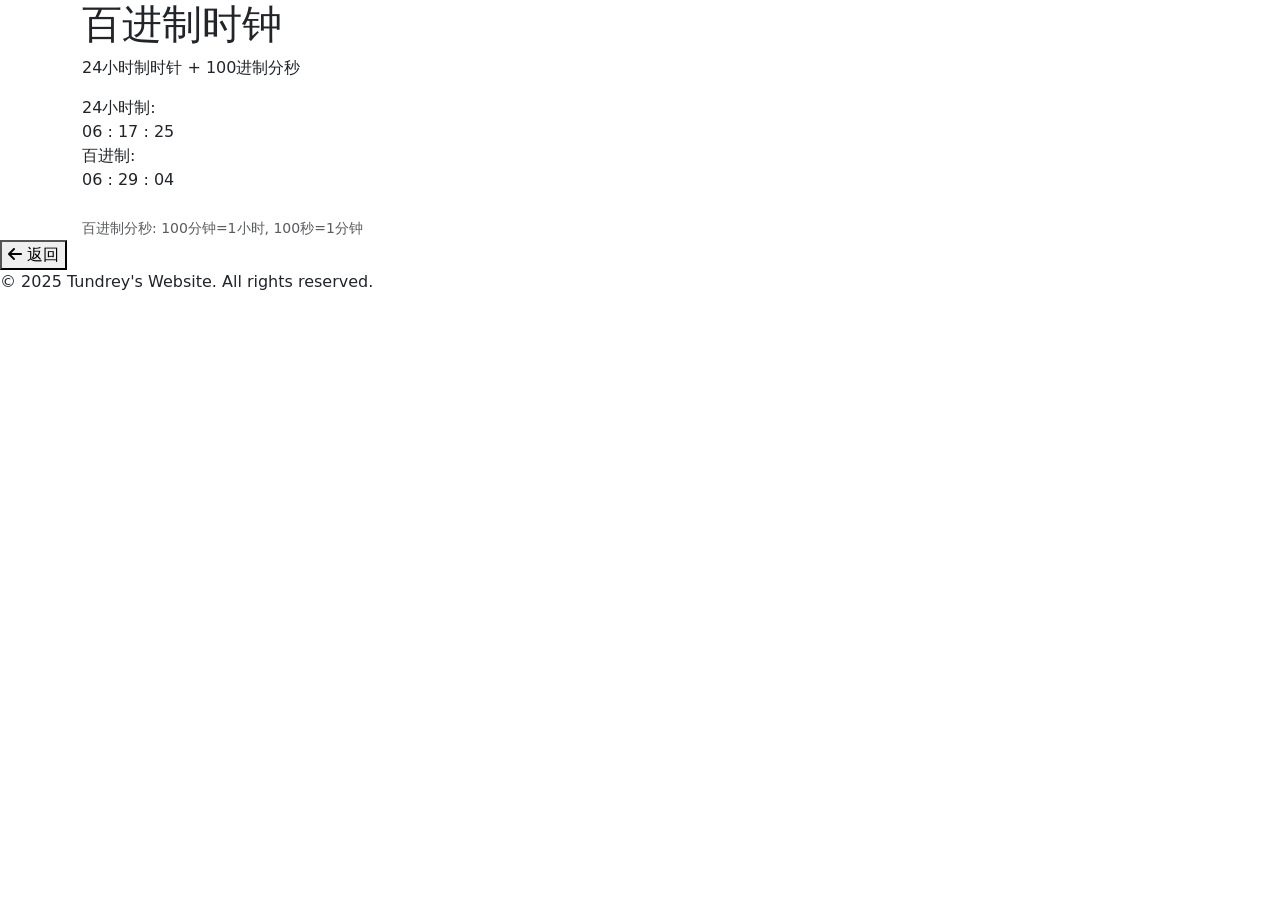
==== Base_100_Clock.html @ 7d734c0d "Add files via upload" ====
<!DOCTYPE html>
<html lang="zh">
<head>
    <meta charset="UTF-8">
    <meta name="viewport" content="width=device-width, initial-scale=1.0">
    <title>百进制时钟</title>
    <!-- 引用外部CSS文件 -->
    <link href="https://cdn.jsdelivr.net/npm/bootstrap@5.3.0/dist/css/bootstrap.min.css" rel="stylesheet">
    <link href="https://cdnjs.cloudflare.com/ajax/libs/font-awesome/6.4.0/css/all.min.css" rel="stylesheet">
    <link href="https://fonts.googleapis.com/css2?family=Noto+Sans+SC:wght@400;500;700&display=swap" rel="stylesheet">
    <link href="/css/Base_100_Clock.css" rel="stylesheet">
</head>
<body>
    <div class="container">
        <div class="header">
            <h1>百进制时钟</h1>
            <p>24小时制时针 + 100进制分秒</p>
        </div>
        
        <div class="clock-container">
            <!-- 24小时制时钟 -->
            <div class="clock-row">
                <div class="clock-label">24小时制:</div>
                <div class="clock-display" id="standard-clock">
                    <span class="clock-digit" id="std-hours">00</span>
                    <span class="colon">:</span>
                    <span class="clock-digit" id="std-minutes">00</span>
                    <span class="colon">:</span>
                    <span class="clock-digit" id="std-seconds">00</span>
                </div>
            </div>
            
            <!-- 百进制时钟 -->
            <div class="clock-row">
                <div class="clock-label">百进制:</div>
                <div class="clock-display" id="centesimal-clock">
                    <span class="clock-digit" id="centesimal-hours">00</span>
                    <span class="colon">:</span>
                    <span class="clock-digit" id="centesimal-minutes">00</span>
                    <span class="colon">:</span>
                    <span class="clock-digit" id="centesimal-seconds">00</span>
                </div>
            </div>
            
            <div class="mt-4 text-muted">
                <small>百进制分秒: 100分钟=1小时, 100秒=1分钟</small>
            </div>
        </div>
    </div>

    <button class="back-button" onclick="window.history.back()">
        <i class="fas fa-arrow-left"></i>
        返回
    </button>

    <div class="footer">
        © 2025 Tundrey's Website. All rights reserved.
    </div>

    <script>
        // 存储上一次的值用于比较
        let lastStdHours = '00';
        let lastStdMinutes = '00';
        let lastStdSeconds = '00';
        let lastCentesimalHours = '00';
        let lastCentesimalMinutes = '00';
        let lastCentesimalSeconds = '00';
        
        // 平滑过渡的百进制秒针
        let smoothCentesimalSeconds = 0;

        // 高精度时钟更新
        function updateClocks(timestamp) {
            const now = new Date();
            
            // 更新24小时制时钟
            const stdHours = now.getHours().toString().padStart(2, '0');
            const stdMinutes = now.getMinutes().toString().padStart(2, '0');
            const stdSeconds = now.getSeconds().toString().padStart(2, '0');
            
            document.getElementById('std-hours').textContent = stdHours;
            document.getElementById('std-minutes').textContent = stdMinutes;
            document.getElementById('std-seconds').textContent = stdSeconds;
            
            // 计算百进制时间
            const totalSecondsToday = (now.getHours() * 3600) + 
                                    (now.getMinutes() * 60) + 
                                    now.getSeconds() + 
                                    (now.getMilliseconds() / 1000);
            
            // 百进制计算 (100分钟=1小时, 100秒=1分钟)
            const centesimalHours = now.getHours(); // 小时保持24小时制
            
            // 计算百进制分钟 (100分钟=1小时)
            const centesimalMinutes = Math.floor((totalSecondsToday % 3600) / 36);
            
            // 平滑过渡的百进制秒针计算
            // 36秒标准时间 = 100百进制秒
            smoothCentesimalSeconds = (totalSecondsToday % 36) * (100 / 36);
            
            // 确保秒数在0-99.999...之间
            if (smoothCentesimalSeconds >= 100) {
                smoothCentesimalSeconds = 0;
            }
            
            const centesimalHoursStr = centesimalHours.toString().padStart(2, '0');
            const centesimalMinutesStr = centesimalMinutes.toString().padStart(2, '0');
            const centesimalSecondsStr = Math.floor(smoothCentesimalSeconds).toString().padStart(2, '0');
            
            // 更新百进制显示
            document.getElementById('centesimal-hours').textContent = centesimalHoursStr;
            document.getElementById('centesimal-minutes').textContent = centesimalMinutesStr;
            document.getElementById('centesimal-seconds').textContent = centesimalSecondsStr;
            
            // 检查哪些数字变化了并添加动画
            if (lastStdHours !== stdHours) {
                animateDigit('std-hours');
            }
            if (lastStdMinutes !== stdMinutes) {
                animateDigit('std-minutes');
            }
            if (lastStdSeconds !== stdSeconds) {
                animateDigit('std-seconds');
            }
            if (lastCentesimalHours !== centesimalHoursStr) {
                animateDigit('centesimal-hours');
            }
            if (lastCentesimalMinutes !== centesimalMinutesStr) {
                animateDigit('centesimal-minutes');
            }
            if (lastCentesimalSeconds !== centesimalSecondsStr) {
                animateDigit('centesimal-seconds');
            }
            
            // 更新上一次的值
            lastStdHours = stdHours;
            lastStdMinutes = stdMinutes;
            lastStdSeconds = stdSeconds;
            lastCentesimalHours = centesimalHoursStr;
            lastCentesimalMinutes = centesimalMinutesStr;
            lastCentesimalSeconds = centesimalSecondsStr;
            
            // 使用requestAnimationFrame实现平滑更新
            requestAnimationFrame(updateClocks);
        }

        // 数字翻转动画
        function animateDigit(id) {
            const digit = document.getElementById(id);
            digit.style.animation = 'none';
            // 触发重绘
            void digit.offsetWidth;
            digit.style.animation = 'digitFlip 0.5s ease-out';
        }

        // 初始调用
        document.addEventListener('DOMContentLoaded', () => {
            // 添加加载动画
            document.body.style.opacity = '0';
            setTimeout(() => {
                document.body.style.transition = 'opacity 1s ease-out';
                document.body.style.opacity = '1';
            }, 100);
            
            requestAnimationFrame(updateClocks);
        });
    </script>
</body>
</html>
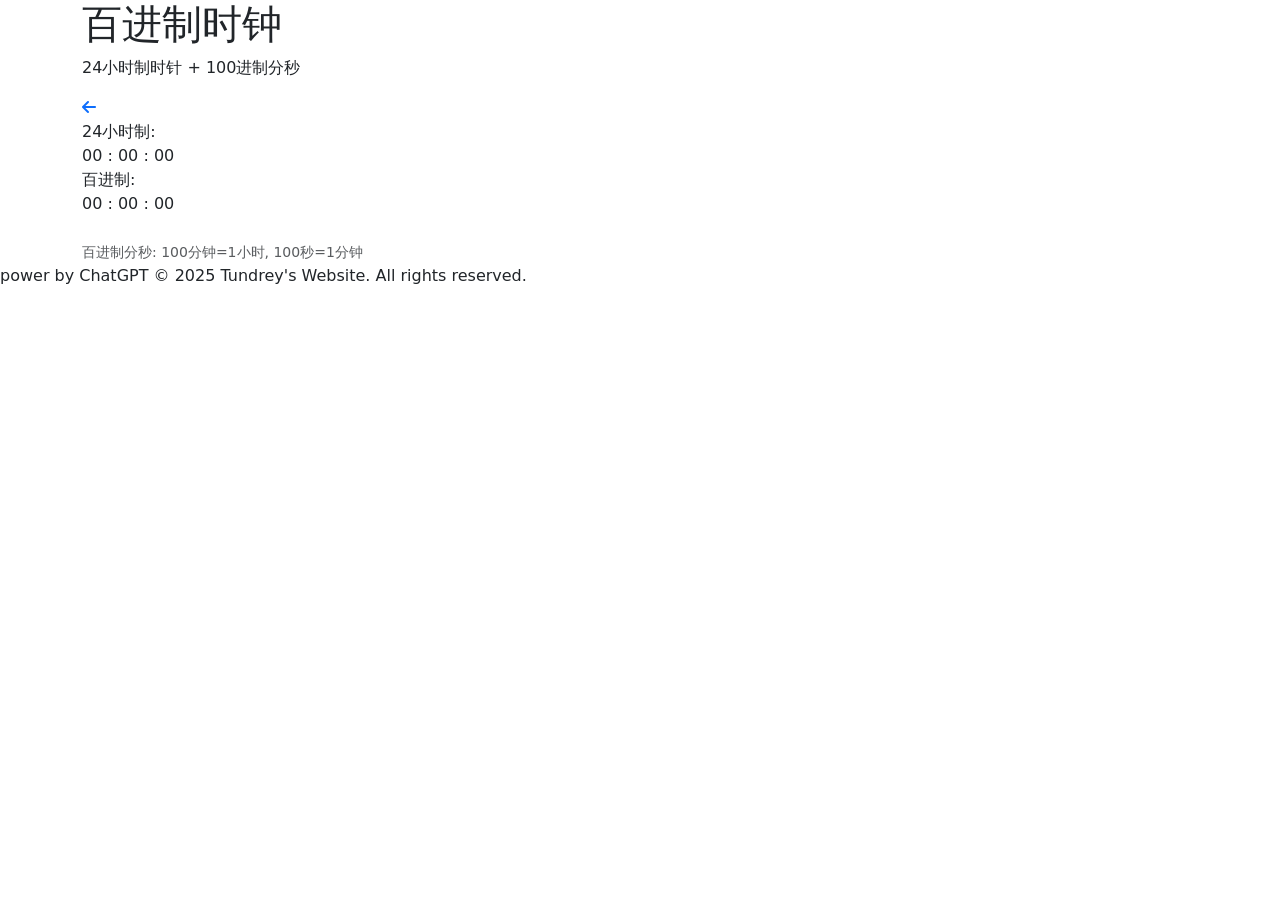
==== commit 299610ef: "Add files via upload" ====
--- a/Base_100_Clock.html
+++ b/Base_100_Clock.html
@@ -8,15 +8,17 @@
     <link href="https://cdn.jsdelivr.net/npm/bootstrap@5.3.0/dist/css/bootstrap.min.css" rel="stylesheet">
     <link href="https://cdnjs.cloudflare.com/ajax/libs/font-awesome/6.4.0/css/all.min.css" rel="stylesheet">
     <link href="https://fonts.googleapis.com/css2?family=Noto+Sans+SC:wght@400;500;700&display=swap" rel="stylesheet">
-    <link href="/css/Base_100_Clock.css" rel="stylesheet">
+    <link href="css/Base_100_Clock.css" rel="stylesheet">
 </head>
 <body>
     <div class="container">
         <div class="header">
             <h1>百进制时钟</h1>
             <p>24小时制时针 + 100进制分秒</p>
-        </div>
-        
+        </div> 
+        <a href="index.html" class="back-button" title="返回首页">
+            <i class="fas fa-arrow-left"></i>
+        </a>
         <div class="clock-container">
             <!-- 24小时制时钟 -->
             <div class="clock-row">
@@ -48,122 +50,10 @@
         </div>
     </div>
 
-    <button class="back-button" onclick="window.history.back()">
-        <i class="fas fa-arrow-left"></i>
-        返回
-    </button>
-
     <div class="footer">
-        © 2025 Tundrey's Website. All rights reserved.
+    power by ChatGPT    © 2025 Tundrey's Website. All rights reserved. 
     </div>
 
-    <script>
-        // 存储上一次的值用于比较
-        let lastStdHours = '00';
-        let lastStdMinutes = '00';
-        let lastStdSeconds = '00';
-        let lastCentesimalHours = '00';
-        let lastCentesimalMinutes = '00';
-        let lastCentesimalSeconds = '00';
-        
-        // 平滑过渡的百进制秒针
-        let smoothCentesimalSeconds = 0;
-
-        // 高精度时钟更新
-        function updateClocks(timestamp) {
-            const now = new Date();
-            
-            // 更新24小时制时钟
-            const stdHours = now.getHours().toString().padStart(2, '0');
-            const stdMinutes = now.getMinutes().toString().padStart(2, '0');
-            const stdSeconds = now.getSeconds().toString().padStart(2, '0');
-            
-            document.getElementById('std-hours').textContent = stdHours;
-            document.getElementById('std-minutes').textContent = stdMinutes;
-            document.getElementById('std-seconds').textContent = stdSeconds;
-            
-            // 计算百进制时间
-            const totalSecondsToday = (now.getHours() * 3600) + 
-                                    (now.getMinutes() * 60) + 
-                                    now.getSeconds() + 
-                                    (now.getMilliseconds() / 1000);
-            
-            // 百进制计算 (100分钟=1小时, 100秒=1分钟)
-            const centesimalHours = now.getHours(); // 小时保持24小时制
-            
-            // 计算百进制分钟 (100分钟=1小时)
-            const centesimalMinutes = Math.floor((totalSecondsToday % 3600) / 36);
-            
-            // 平滑过渡的百进制秒针计算
-            // 36秒标准时间 = 100百进制秒
-            smoothCentesimalSeconds = (totalSecondsToday % 36) * (100 / 36);
-            
-            // 确保秒数在0-99.999...之间
-            if (smoothCentesimalSeconds >= 100) {
-                smoothCentesimalSeconds = 0;
-            }
-            
-            const centesimalHoursStr = centesimalHours.toString().padStart(2, '0');
-            const centesimalMinutesStr = centesimalMinutes.toString().padStart(2, '0');
-            const centesimalSecondsStr = Math.floor(smoothCentesimalSeconds).toString().padStart(2, '0');
-            
-            // 更新百进制显示
-            document.getElementById('centesimal-hours').textContent = centesimalHoursStr;
-            document.getElementById('centesimal-minutes').textContent = centesimalMinutesStr;
-            document.getElementById('centesimal-seconds').textContent = centesimalSecondsStr;
-            
-            // 检查哪些数字变化了并添加动画
-            if (lastStdHours !== stdHours) {
-                animateDigit('std-hours');
-            }
-            if (lastStdMinutes !== stdMinutes) {
-                animateDigit('std-minutes');
-            }
-            if (lastStdSeconds !== stdSeconds) {
-                animateDigit('std-seconds');
-            }
-            if (lastCentesimalHours !== centesimalHoursStr) {
-                animateDigit('centesimal-hours');
-            }
-            if (lastCentesimalMinutes !== centesimalMinutesStr) {
-                animateDigit('centesimal-minutes');
-            }
-            if (lastCentesimalSeconds !== centesimalSecondsStr) {
-                animateDigit('centesimal-seconds');
-            }
-            
-            // 更新上一次的值
-            lastStdHours = stdHours;
-            lastStdMinutes = stdMinutes;
-            lastStdSeconds = stdSeconds;
-            lastCentesimalHours = centesimalHoursStr;
-            lastCentesimalMinutes = centesimalMinutesStr;
-            lastCentesimalSeconds = centesimalSecondsStr;
-            
-            // 使用requestAnimationFrame实现平滑更新
-            requestAnimationFrame(updateClocks);
-        }
-
-        // 数字翻转动画
-        function animateDigit(id) {
-            const digit = document.getElementById(id);
-            digit.style.animation = 'none';
-            // 触发重绘
-            void digit.offsetWidth;
-            digit.style.animation = 'digitFlip 0.5s ease-out';
-        }
-
-        // 初始调用
-        document.addEventListener('DOMContentLoaded', () => {
-            // 添加加载动画
-            document.body.style.opacity = '0';
-            setTimeout(() => {
-                document.body.style.transition = 'opacity 1s ease-out';
-                document.body.style.opacity = '1';
-            }, 100);
-            
-            requestAnimationFrame(updateClocks);
-        });
-    </script>
+    <script src="js/Base_100_Clock.js"></script>
 </body>
-</html>
+</html>
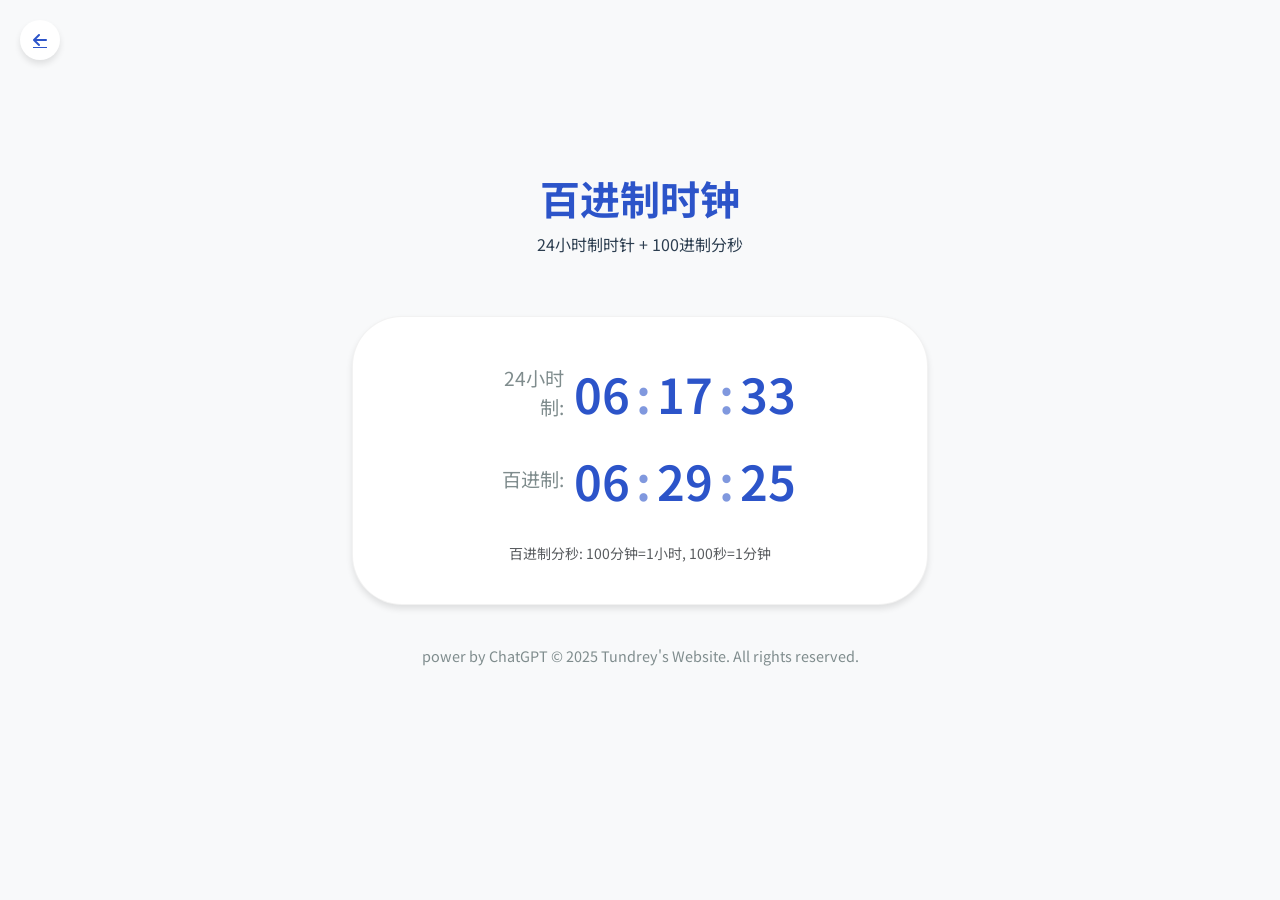
==== commit d0b85b49: "Update Base_100_Clock.html" ====
--- a/Base_100_Clock.html
+++ b/Base_100_Clock.html
@@ -8,7 +8,7 @@
     <link href="https://cdn.jsdelivr.net/npm/bootstrap@5.3.0/dist/css/bootstrap.min.css" rel="stylesheet">
     <link href="https://cdnjs.cloudflare.com/ajax/libs/font-awesome/6.4.0/css/all.min.css" rel="stylesheet">
     <link href="https://fonts.googleapis.com/css2?family=Noto+Sans+SC:wght@400;500;700&display=swap" rel="stylesheet">
-    <link href="css/Base_100_Clock.css" rel="stylesheet">
+    <link href="/Base_100_Clock.css" rel="stylesheet">
 </head>
 <body>
     <div class="container">
@@ -16,7 +16,7 @@
             <h1>百进制时钟</h1>
             <p>24小时制时针 + 100进制分秒</p>
         </div> 
-        <a href="index.html" class="back-button" title="返回首页">
+        <a href="100clock.index.html" class="back-button" title="返回首页">
             <i class="fas fa-arrow-left"></i>
         </a>
         <div class="clock-container">
@@ -54,6 +54,6 @@
     power by ChatGPT    © 2025 Tundrey's Website. All rights reserved. 
     </div>
 
-    <script src="js/Base_100_Clock.js"></script>
+    <script src="/Base_100_Clock.js"></script>
 </body>
-</html>+</html>
--- a/Base_100_Clock.css
+++ b/Base_100_Clock.css
@@ -0,0 +1,183 @@
+:root {
+    --primary-color: #2c54c9;
+    --secondary-color: #f8f9fa;
+    --text-color: #2c3e50;
+    --light-text: #7f8c8d;
+    --white: #fff;
+    --shadow: 0 4px 6px rgba(0, 0, 0, 0.1);
+    --border-radius: 50px;
+    --transition: all 0.3s cubic-bezier(0.25, 0.8, 0.25, 1);
+    --clock-bg: #fff;
+    --body-bg: #f8f9fa;
+    --footer-text: #7f8c8d;
+}
+
+body {
+    font-family: 'Noto Sans SC', sans-serif;
+    background-color: var(--body-bg);
+    color: var(--text-color);
+    min-height: 100vh;
+    display: flex;
+    flex-direction: column;
+    align-items: center;
+    justify-content: center;
+    padding: 20px;
+    transition: var(--transition);
+    position: relative;
+    padding-bottom: 80px;
+}
+
+.container {
+    width: 100%;
+    max-width: 600px;
+    display: flex;
+    flex-direction: column;
+    gap: 24px;
+    animation: fadeIn 1s ease-out;
+}
+
+.header {
+    text-align: center;
+    margin-bottom: 20px;
+}
+
+.header h1 {
+    color: var(--primary-color);
+    font-weight: 700;
+    font-size: 2.5rem;
+    margin-bottom: 10px;
+    animation: slideDown 0.8s ease-out;
+}
+
+.clock-container {
+    background-color: var(--clock-bg);
+    border-radius: var(--border-radius);
+    box-shadow: var(--shadow);
+    padding: 40px;
+    text-align: center;
+    width: 100%;
+    transition: var(--transition);
+    border: 1px solid rgba(0, 0, 0, 0.05);
+    animation: pulse 2s infinite alternate;
+}
+
+.clock-row {
+    display: flex;
+    justify-content: center;
+    align-items: center;
+    gap: 10px;
+    margin-bottom: 15px;
+}
+
+.clock-label {
+    font-size: 1.2rem;
+    color: var(--light-text);
+    width: 80px;
+    text-align: right;
+    transition: var(--transition);
+}
+
+.clock-display {
+    font-size: clamp(2rem, 6vw, 3rem);
+    color: var(--primary-color);
+    font-weight: 600;
+    display: flex;
+    align-items: center;
+    gap: 5px;
+}
+
+.clock-digit {
+    display: inline-block;
+    transition: transform 0.3s ease-out;
+    width: 1.2em;
+    text-align: center;
+    position: relative;
+}
+
+.colon {
+    opacity: 0.6;
+    animation: blink 2s infinite;
+}
+
+.footer {
+    text-align: center;
+    margin-top: 40px;
+    color: var(--footer-text);
+    font-size: 0.9rem;
+    animation: fadeIn 2s ease-out;
+}
+
+.back-button {
+    position: fixed;
+    top: 20px;
+    left: 20px;
+    background-color: var(--white);
+    color: var(--primary-color);
+    border: none;
+    width: 40px;
+    height: 40px;
+    border-radius: 50%;
+    display: flex;
+    align-items: center;
+    justify-content: center;
+    cursor: pointer;
+    box-shadow: var(--shadow);
+    z-index: 100;
+    transition: var(--transition);
+}
+
+.back-button:hover {
+    transform: scale(1.1);
+    background-color: var(--primary-color);
+    color: var(--white);
+}
+
+/* 动画关键帧 */
+@keyframes fadeIn {
+    from { opacity: 0; }
+    to { opacity: 1; }
+}
+
+@keyframes slideDown {
+    from { 
+        opacity: 0;
+        transform: translateY(-30px);
+    }
+    to { 
+        opacity: 1;
+        transform: translateY(0);
+    }
+}
+
+@keyframes pulse {
+    0% { transform: scale(1); }
+    100% { transform: scale(1.01); }
+}
+
+@keyframes blink {
+    0%, 100% { opacity: 1; }
+    50% { opacity: 0.3; }
+}
+
+@keyframes bounce {
+    0%, 100% { transform: translateX(-50%) translateY(0); }
+    50% { transform: translateX(-50%) translateY(-5px); }
+}
+
+@keyframes digitFlip {
+    0% { transform: rotateX(0deg); }
+    50% { transform: rotateX(90deg); }
+    100% { transform: rotateX(0deg); }
+}
+
+@media (min-width: 768px) {
+    .back-button {
+        position: absolute;
+        top: 20px;
+        left: 20px;
+    }
+    
+    .back-button:hover {
+        transform: translateX(-5px) scale(1.1);
+    }
+}
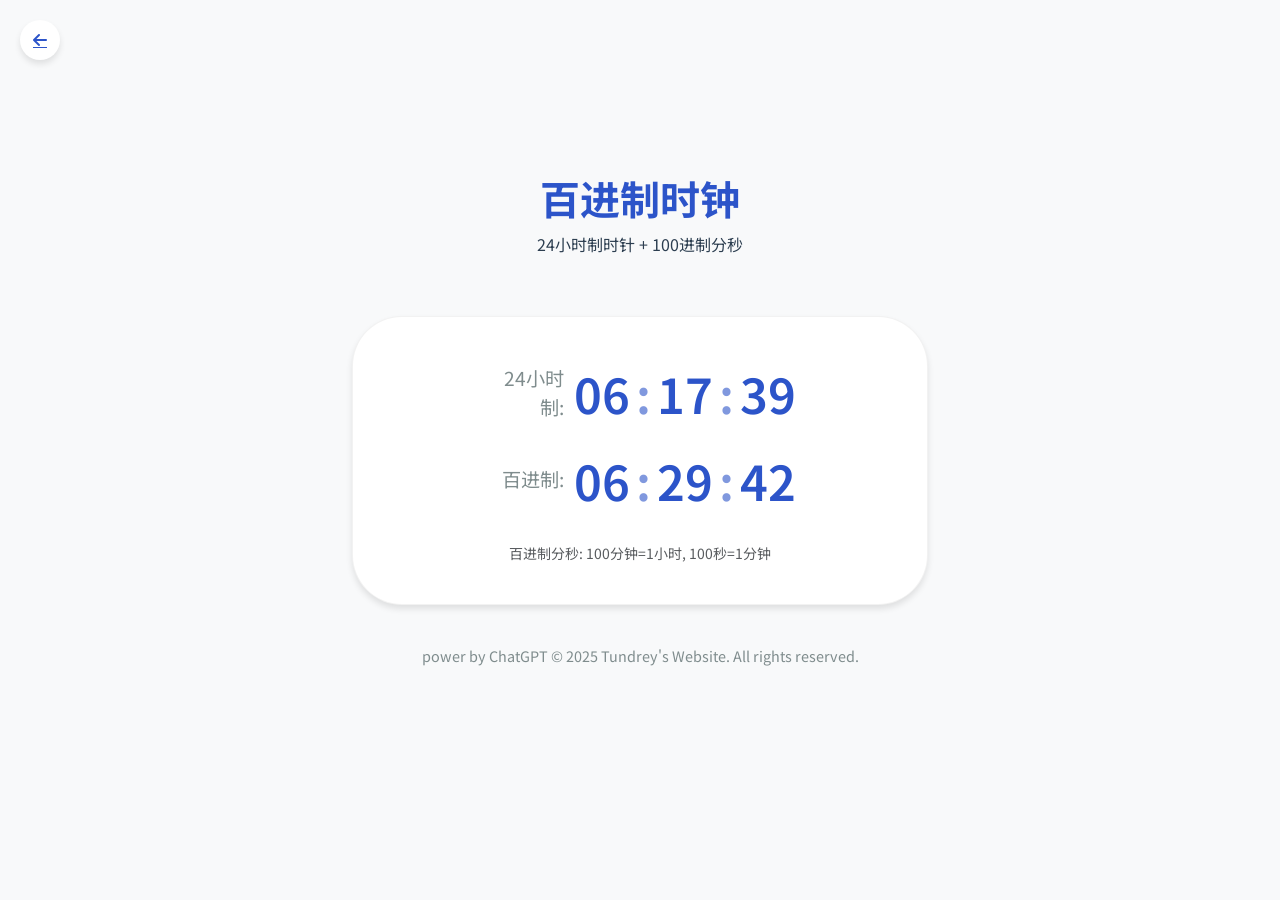
==== commit b03d3200: "Update Base_100_Clock.html" ====
--- a/Base_100_Clock.html
+++ b/Base_100_Clock.html
@@ -16,7 +16,7 @@
             <h1>百进制时钟</h1>
             <p>24小时制时针 + 100进制分秒</p>
         </div> 
-        <a href="100clock.index.html" class="back-button" title="返回首页">
+        <a href="tundrey.org/index.html" class="back-button" title="返回首页">
             <i class="fas fa-arrow-left"></i>
         </a>
         <div class="clock-container">
